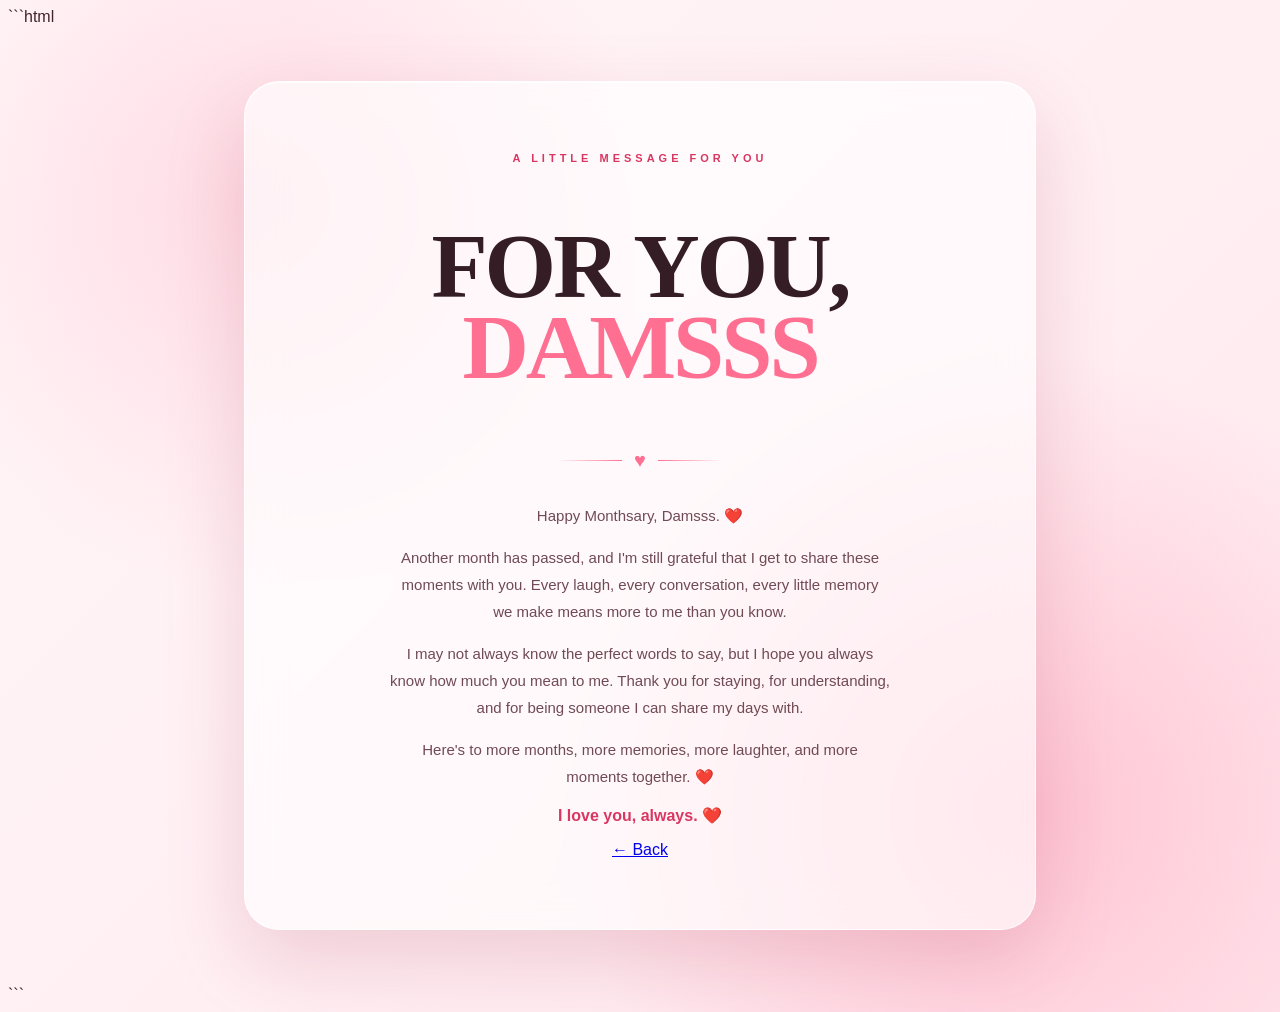
==== message.html @ 81670310 "Create message.html" ====
```html
<!DOCTYPE html>
<html lang="en">
<head>
    <meta charset="UTF-8">
    <meta name="viewport" content="width=device-width, initial-scale=1.0">

    <title>For Damsss ❤️</title>

    <link rel="stylesheet" href="style.css">
</head>

<body>

    <main class="hero">

        <div class="glass-card">

            <div class="small-label">
                A LITTLE MESSAGE FOR YOU
            </div>

            <h1>
                FOR YOU,<br>
                <span>DAMSSS</span>
            </h1>

            <div class="heart-divider">
                <span></span>
                ♥
                <span></span>
            </div>

            <p class="message">
                Happy Monthsary, Damsss. ❤️
            </p>

            <p class="message">
                Another month has passed, and I'm still grateful
                that I get to share these moments with you.
                Every laugh, every conversation, every little
                memory we make means more to me than you know.
            </p>

            <p class="message">
                I may not always know the perfect words to say,
                but I hope you always know how much you mean to me.
                Thank you for staying, for understanding, and for
                being someone I can share my days with.
            </p>

            <p class="message">
                Here's to more months, more memories, more laughter,
                and more moments together. ❤️
            </p>

            <p class="final-line">
                I love you, always. ❤️
            </p>

            <a href="index.html" class="back-button">
                ← Back
            </a>

        </div>

    </main>

</body>
</html>
```
---- style.css ----
```css
@import url('https://fonts.googleapis.com/css2?family=DM+Sans:wght@400;500;600&family=Playfair+Display:wght@500;600;700&display=swap');

* {
    margin: 0;
    padding: 0;
    box-sizing: border-box;
}

:root {
    --pink: #ff6f91;
    --light-pink: #ffd6df;
    --deep-pink: #d93662;
    --white: #ffffff;
    --text: #40232d;
}

body {
    min-height: 100vh;
    font-family: "DM Sans", sans-serif;
    color: var(--text);
    overflow-x: hidden;

    background:
        radial-gradient(circle at 20% 20%, #ffdce5 0%, transparent 30%),
        radial-gradient(circle at 80% 80%, #ffc5d4 0%, transparent 35%),
        linear-gradient(135deg, #fff7f9, #ffe8ee);
}

/* ------------------------------
   HERO
------------------------------ */

.hero {
    min-height: 100vh;
    display: flex;
    justify-content: center;
    align-items: center;

    padding: 30px 18px;

    position: relative;
    z-index: 2;
}

/* ------------------------------
   GLASS CARD
------------------------------ */

.glass-card {
    width: min(650px, 100%);

    padding: clamp(35px, 7vw, 70px);

    text-align: center;

    background: rgba(255, 255, 255, 0.62);

    border: 1px solid rgba(255, 255, 255, 0.8);

    border-radius: 35px;

    box-shadow:
        0 30px 80px rgba(165, 45, 79, 0.18),
        inset 0 1px 0 rgba(255, 255, 255, 0.8);

    backdrop-filter: blur(18px);
    -webkit-backdrop-filter: blur(18px);

    animation: cardAppear 1.2s ease forwards;
}

/* ------------------------------
   SMALL LABEL
------------------------------ */

.small-label {
    font-size: 11px;
    font-weight: 600;

    letter-spacing: 4px;

    color: var(--deep-pink);

    margin-bottom: 25px;

    animation: fadeUp 1s ease 0.2s both;
}

/* ------------------------------
   HEADLINE
------------------------------ */

h1 {
    font-family: "Playfair Display", serif;

    font-size: clamp(48px, 11vw, 92px);

    line-height: 0.88;

    letter-spacing: -3px;

    color: #351d26;

    animation: fadeUp 1s ease 0.35s both;
}

h1 span {
    color: var(--pink);
}

/* ------------------------------
   HEART DIVIDER
------------------------------ */

.heart-divider {
    display: flex;
    align-items: center;
    justify-content: center;

    gap: 12px;

    margin: 30px auto;

    color: var(--pink);

    font-size: 20px;
}

.heart-divider span {
    width: 65px;
    height: 1px;

    background: linear-gradient(
        90deg,
        transparent,
        var(--pink)
    );
}

.heart-divider span:last-child {
    background: linear-gradient(
        90deg,
        var(--pink),
        transparent
    );
}

/* ------------------------------
   MESSAGE
------------------------------ */

.message {
    max-width: 500px;

    margin: 0 auto 15px;

    font-size: 15px;

    line-height: 1.8;

    color: #704a56;

    animation: fadeUp 1s ease 0.5s both;
}

/* ------------------------------
   BUTTON
------------------------------ */

button {
    margin-top: 25px;

    border: none;

    padding: 15px 24px;

    border-radius: 100px;

    background: #351d26;

    color: white;

    font-family: inherit;

    font-size: 14px;

    font-weight: 600;

    cursor: pointer;

    display: inline-flex;

    align-items: center;

    gap: 10px;

    transition:
        transform 0.3s ease,
        box-shadow 0.3s ease,
        background 0.3s ease;
}

button:hover {
    transform: translateY(-4px);

    background: var(--deep-pink);

    box-shadow:
        0 12px 30px rgba(217, 54, 98, 0.25);
}

button:active {
    transform: scale(0.96);
}

.button-heart {
    color: #ff9bb3;
}

/* ------------------------------
   SECRET MESSAGE
------------------------------ */

.secret-message {
    max-height: 0;

    overflow: hidden;

    opacity: 0;

    transition:
        max-height 0.8s ease,
        opacity 0.6s ease,
        margin 0.8s ease;

    margin-top: 0;
}

.secret-message.show {
    max-height: 500px;

    opacity: 1;

    margin-top: 35px;

    padding-top: 30px;

    border-top: 1px solid rgba(217, 54, 98, 0.15);
}

.secret-message h2 {
    font-family: "Playfair Display", serif;

    font-size: 27px;

    margin-bottom: 15px;

    color: var(--deep-pink);
}

.secret-message p {
    font-size: 14px;

    line-height: 1.8;

    color: #704a56;

    margin-bottom: 12px;
}

.final-line {
    font-weight: 600;

    color: var(--deep-pink) !important;
}

/* ------------------------------
   FOOTER TEXT
------------------------------ */

.date {
    margin-top: 35px;

    font-size: 10px;

    letter-spacing: 4px;

    color: #a87987;
}

/* ------------------------------
   FLOATING HEARTS
------------------------------ */

.hearts {
    position: fixed;

    inset: 0;

    pointer-events: none;

    overflow: hidden;

    z-index: 1;
}

.heart {
    position: absolute;

    bottom: -40px;

    color: rgba(255, 111, 145, 0.35);

    font-size: 18px;

    animation: floatHeart linear forwards;
}

/* ------------------------------
   ANIMATIONS
------------------------------ */

@keyframes floatHeart {

    0% {
        transform:
            translateY(0)
            rotate(0deg)
            scale(0.8);

        opacity: 0;
    }

    10% {
        opacity: 1;
    }

    100% {
        transform:
            translateY(-110vh)
            rotate(360deg)
            scale(1.3);

        opacity: 0;
    }
}

@keyframes cardAppear {

    from {
        opacity: 0;
        transform: translateY(30px) scale(0.96);
    }

    to {
        opacity: 1;
        transform: translateY(0) scale(1);
    }
}

@keyframes fadeUp {

    from {
        opacity: 0;
        transform: translateY(15px);
    }

    to {
        opacity: 1;
        transform: translateY(0);
    }
}

/* ------------------------------
   TABLET
------------------------------ */

@media (max-width: 768px) {

    .glass-card {
        border-radius: 28px;
    }

    h1 {
        letter-spacing: -2px;
    }
}

/* ------------------------------
   MOBILE
------------------------------ */

@media (max-width: 480px) {

    .hero {
        padding: 18px;
    }

    .glass-card {
        padding: 38px 22px;
        border-radius: 25px;
    }

    .small-label {
        font-size: 9px;
        letter-spacing: 3px;
    }

    h1 {
        font-size: clamp(43px, 14vw, 65px);
    }

    .message {
        font-size: 13px;
    }

    .heart-divider {
        margin: 24px auto;
    }

    .heart-divider span {
        width: 40px;
    }

    button {
        padding: 14px 20px;
    }
}
```
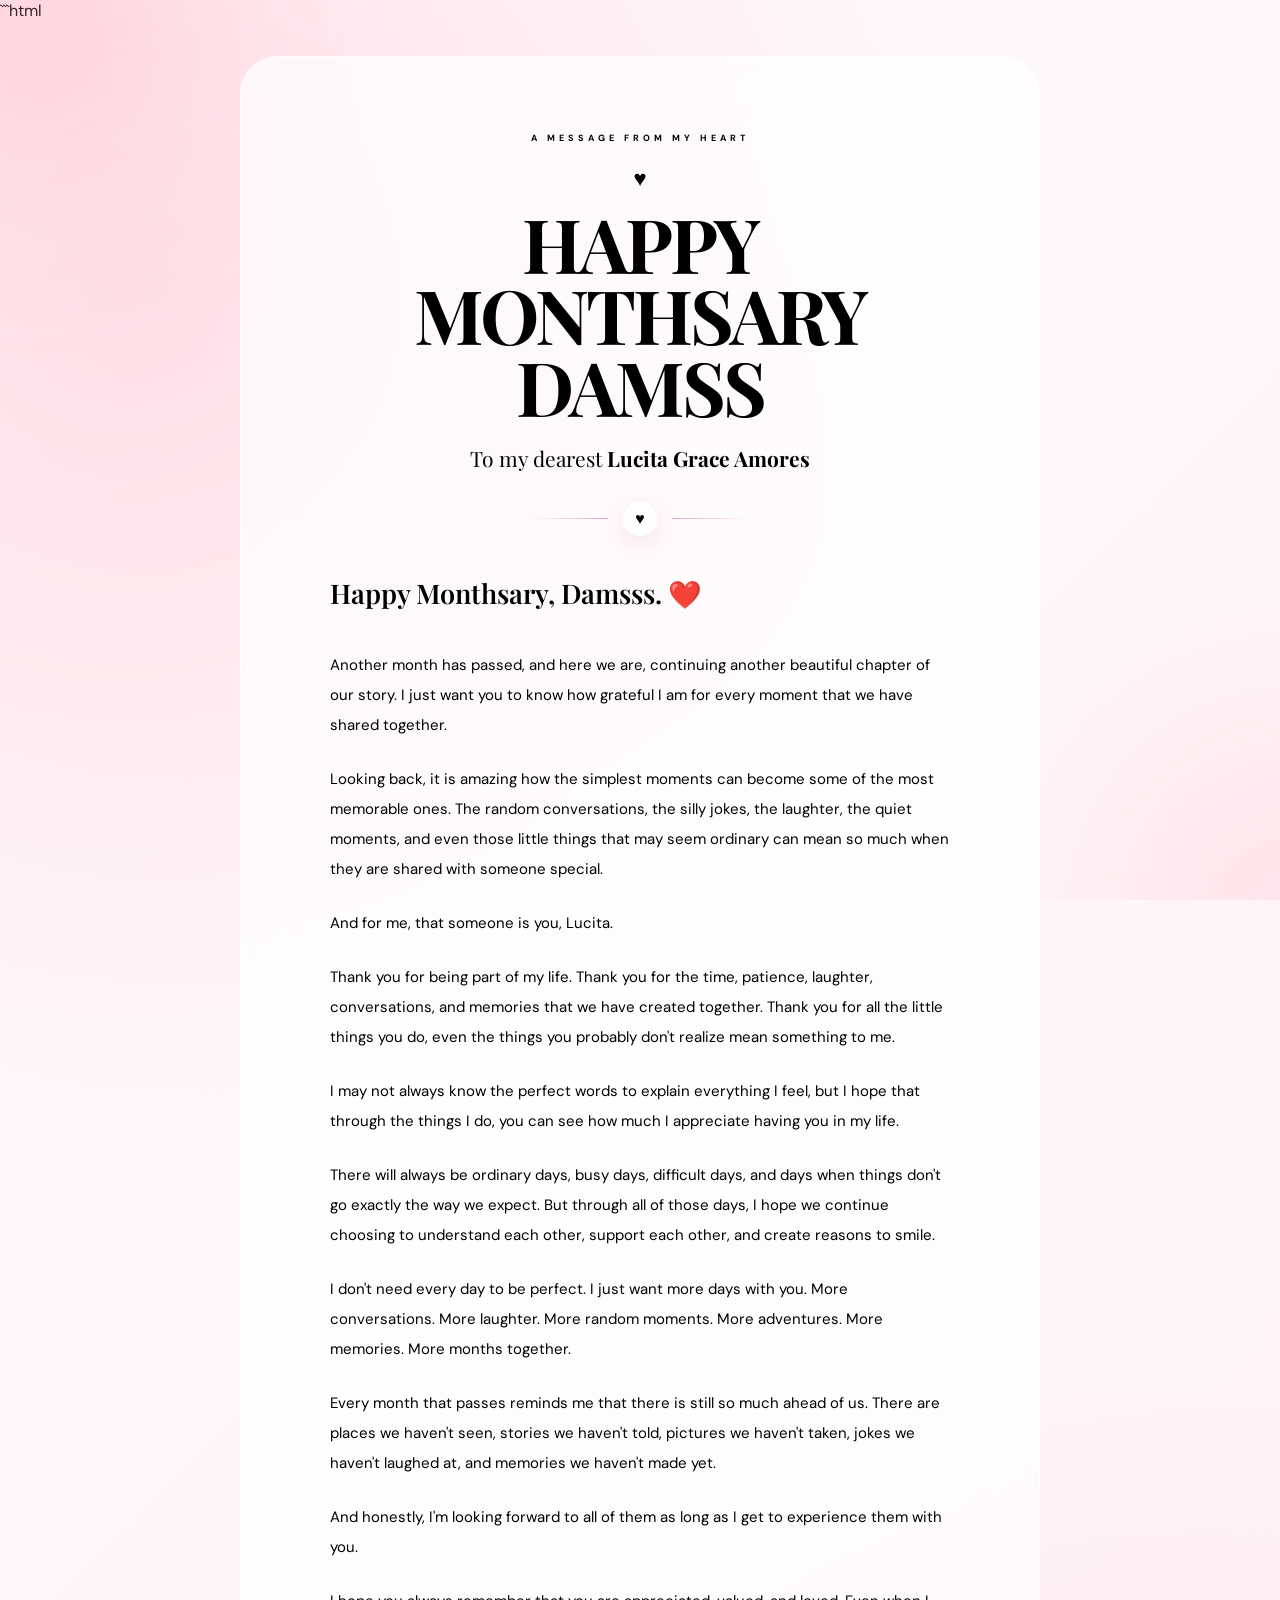
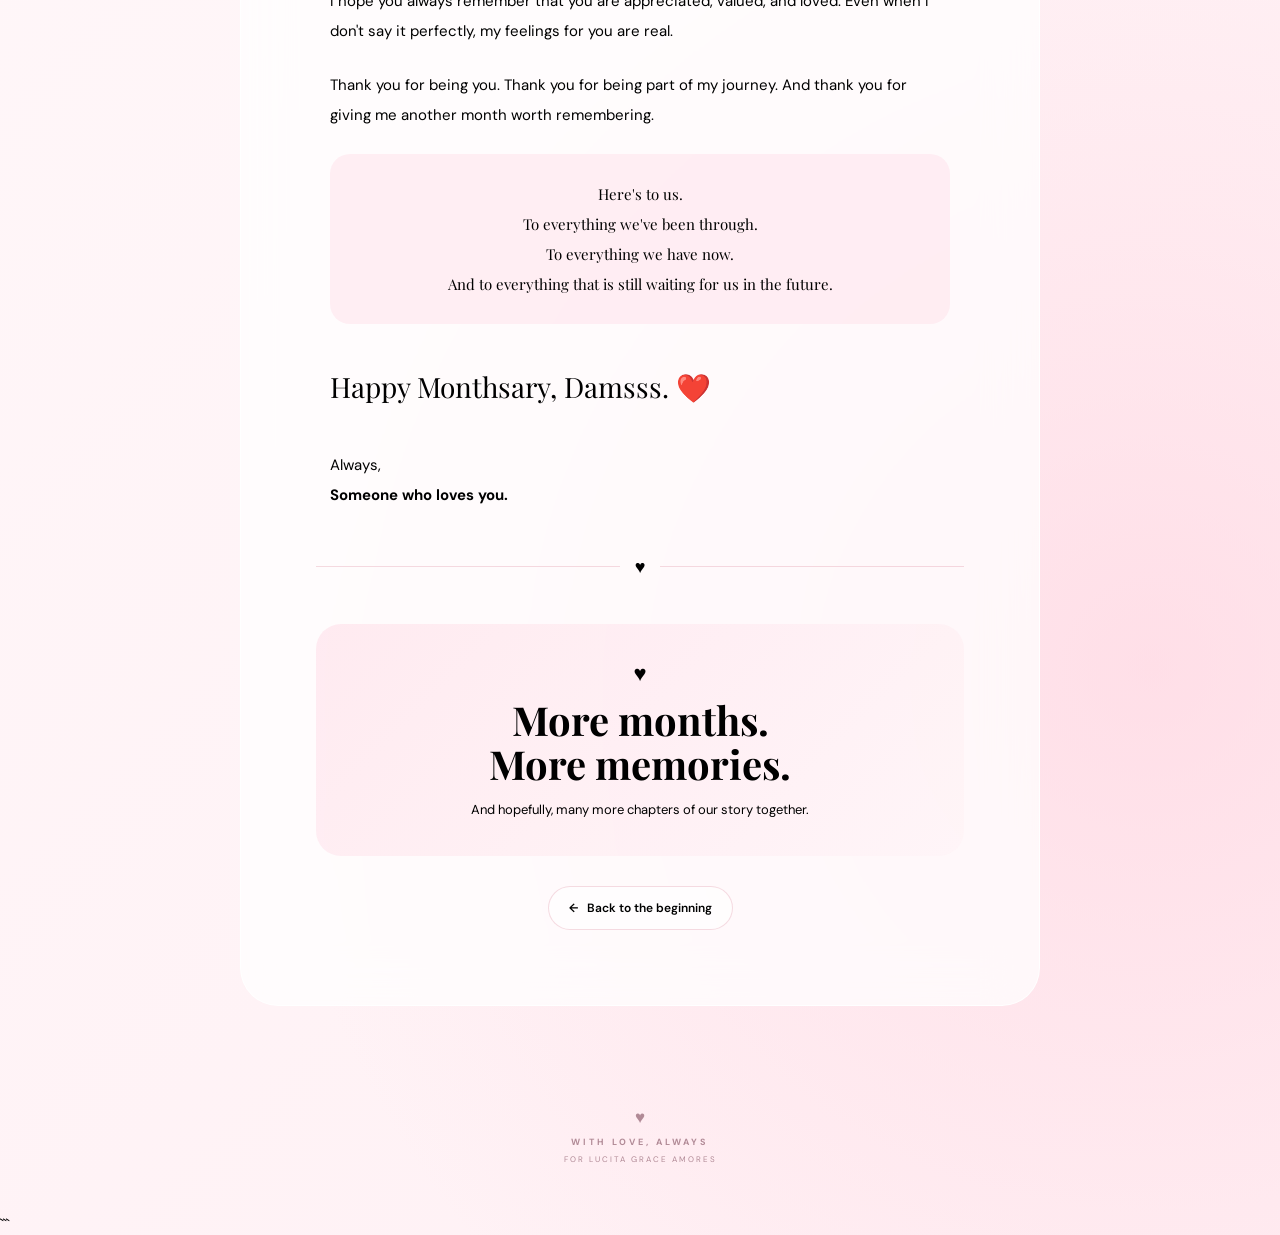
==== commit 48544623: "Update message.html" ====
--- a/message.html
+++ b/message.html
@@ -1,71 +1,375 @@
 ```html
 <!DOCTYPE html>
 <html lang="en">
+
 <head>
     <meta charset="UTF-8">
     <meta name="viewport" content="width=device-width, initial-scale=1.0">
 
-    <title>For Damsss ❤️</title>
-
+    <meta name="theme-color" content="#fff5f8">
+    <meta
+        name="description"
+        content="A heartfelt monthsary letter for Lucita Grace Amores."
+    >
+
+    <title>For Lucita Grace Amores ❤️</title>
+
+    <!-- Google Fonts -->
+    <link rel="preconnect" href="https://fonts.googleapis.com">
+    <link
+        rel="preconnect"
+        href="https://fonts.gstatic.com"
+        crossorigin
+    >
+
+    <link
+        href="https://fonts.googleapis.com/css2?family=DM+Sans:wght@400;500;600;700&family=Playfair+Display:wght@500;600;700&display=swap"
+        rel="stylesheet"
+    >
+
+    <!-- Main stylesheet -->
     <link rel="stylesheet" href="style.css">
 </head>
 
+
 <body>
 
-    <main class="hero">
-
-        <div class="glass-card">
-
-            <div class="small-label">
-                A LITTLE MESSAGE FOR YOU
+    <!-- Background glow effects -->
+    <div class="background-effects">
+
+        <div class="glow glow-1"></div>
+
+        <div class="glow glow-2"></div>
+
+        <div class="glow glow-3"></div>
+
+    </div>
+
+
+    <!-- Floating hearts -->
+    <div
+        class="hearts"
+        aria-hidden="true"
+    ></div>
+
+
+    <main class="site message-page">
+
+
+        <!-- =================================================
+             LOVE LETTER
+        ================================================== -->
+
+        <section class="letter-section">
+
+            <div class="letter-card">
+
+
+                <!-- Small heading -->
+
+                <div class="small-label">
+                    A MESSAGE FROM MY HEART
+                </div>
+
+
+                <!-- Heart -->
+
+                <div class="letter-heart">
+                    ♥
+                </div>
+
+
+                <!-- Main title -->
+
+                <h1 class="letter-title">
+
+                    HAPPY MONTHSARY
+
+                    <span>
+                        DAMSS
+                    </span>
+
+                </h1>
+
+
+                <!-- Recipient -->
+
+                <p class="letter-recipient">
+
+                    To my dearest
+                    <strong>
+                        Lucita Grace Amores
+                    </strong>
+
+                </p>
+
+
+                <!-- Decorative divider -->
+
+                <div class="ornament">
+
+                    <span></span>
+
+                    <b>♥</b>
+
+                    <span></span>
+
+                </div>
+
+
+                <!-- =================================================
+                     MESSAGE
+                ================================================== -->
+
+                <div class="letter-content">
+
+
+                    <p class="opening">
+                        Happy Monthsary, Damsss. ❤️
+                    </p>
+
+
+                    <p>
+                        Another month has passed, and here we are,
+                        continuing another beautiful chapter of our
+                        story. I just want you to know how grateful
+                        I am for every moment that we have shared
+                        together.
+                    </p>
+
+
+                    <p>
+                        Looking back, it is amazing how the simplest
+                        moments can become some of the most memorable
+                        ones. The random conversations, the silly
+                        jokes, the laughter, the quiet moments, and
+                        even those little things that may seem
+                        ordinary can mean so much when they are
+                        shared with someone special.
+                    </p>
+
+
+                    <p>
+                        And for me, that someone is you, Lucita.
+                    </p>
+
+
+                    <p>
+                        Thank you for being part of my life.
+                        Thank you for the time, patience, laughter,
+                        conversations, and memories that we have
+                        created together. Thank you for all the
+                        little things you do, even the things you
+                        probably don't realize mean something to me.
+                    </p>
+
+
+                    <p>
+                        I may not always know the perfect words
+                        to explain everything I feel, but I hope
+                        that through the things I do, you can see
+                        how much I appreciate having you in my life.
+                    </p>
+
+
+                    <p>
+                        There will always be ordinary days, busy
+                        days, difficult days, and days when things
+                        don't go exactly the way we expect. But
+                        through all of those days, I hope we continue
+                        choosing to understand each other, support
+                        each other, and create reasons to smile.
+                    </p>
+
+
+                    <p>
+                        I don't need every day to be perfect.
+                        I just want more days with you.
+                        More conversations.
+                        More laughter.
+                        More random moments.
+                        More adventures.
+                        More memories.
+                        More months together.
+                    </p>
+
+
+                    <p>
+                        Every month that passes reminds me that
+                        there is still so much ahead of us.
+                        There are places we haven't seen, stories
+                        we haven't told, pictures we haven't taken,
+                        jokes we haven't laughed at, and memories
+                        we haven't made yet.
+                    </p>
+
+
+                    <p>
+                        And honestly, I'm looking forward to all
+                        of them as long as I get to experience
+                        them with you.
+                    </p>
+
+
+                    <p>
+                        I hope you always remember that you are
+                        appreciated, valued, and loved. Even when
+                        I don't say it perfectly, my feelings for
+                        you are real.
+                    </p>
+
+
+                    <p>
+                        Thank you for being you.
+                        Thank you for being part of my journey.
+                        And thank you for giving me another month
+                        worth remembering.
+                    </p>
+
+
+                    <!-- Special highlighted message -->
+
+                    <p class="special-message">
+
+                        Here's to us.
+
+                        <br>
+
+                        To everything we've been through.
+
+                        <br>
+
+                        To everything we have now.
+
+                        <br>
+
+                        And to everything that is still waiting
+                        for us in the future.
+
+                    </p>
+
+
+                    <!-- Ending -->
+
+                    <p class="ending">
+
+                        Happy Monthsary, Damsss. ❤️
+
+                    </p>
+
+
+                    <!-- Signature -->
+
+                    <p class="signature">
+
+                        Always,
+
+                        <br>
+
+                        <strong>
+                            Someone who loves you.
+                        </strong>
+
+                    </p>
+
+                </div>
+
+
+                <!-- =================================================
+                     FINAL DECORATIVE DIVIDER
+                ================================================== -->
+
+                <div class="letter-divider">
+
+                    <span></span>
+
+                    <div>
+                        ♥
+                    </div>
+
+                    <span></span>
+
+                </div>
+
+
+                <!-- =================================================
+                     FINAL MESSAGE
+                ================================================== -->
+
+                <div class="final-note">
+
+                    <div class="final-note-heart">
+                        ♥
+                    </div>
+
+
+                    <h2>
+
+                        More months.
+
+                        <span>
+                            More memories.
+                        </span>
+
+                    </h2>
+
+
+                    <p>
+                        And hopefully, many more chapters
+                        of our story together.
+                    </p>
+
+                </div>
+
+
+                <!-- Back button -->
+
+                <a
+                    href="index.html"
+                    class="back-button"
+                >
+
+                    <span>
+                        ←
+                    </span>
+
+                    Back to the beginning
+
+                </a>
+
             </div>
 
-            <h1>
-                FOR YOU,<br>
-                <span>DAMSSS</span>
-            </h1>
-
-            <div class="heart-divider">
-                <span></span>
+        </section>
+
+
+        <!-- =================================================
+             FOOTER
+        ================================================== -->
+
+        <footer class="footer">
+
+            <div class="footer-heart">
                 ♥
-                <span></span>
             </div>
 
-            <p class="message">
-                Happy Monthsary, Damsss. ❤️
+            <p>
+                WITH LOVE, ALWAYS
             </p>
 
-            <p class="message">
-                Another month has passed, and I'm still grateful
-                that I get to share these moments with you.
-                Every laugh, every conversation, every little
-                memory we make means more to me than you know.
-            </p>
-
-            <p class="message">
-                I may not always know the perfect words to say,
-                but I hope you always know how much you mean to me.
-                Thank you for staying, for understanding, and for
-                being someone I can share my days with.
-            </p>
-
-            <p class="message">
-                Here's to more months, more memories, more laughter,
-                and more moments together. ❤️
-            </p>
-
-            <p class="final-line">
-                I love you, always. ❤️
-            </p>
-
-            <a href="index.html" class="back-button">
-                ← Back
-            </a>
-
-        </div>
+            <span>
+                FOR LUCITA GRACE AMORES
+            </span>
+
+        </footer>
+
 
     </main>
 
+
+    <!-- JavaScript -->
+    <script src="script.js"></script>
+
 </body>
+
 </html>
 ```
--- a/style.css
+++ b/style.css
@@ -1,5 +1,33 @@
 ```css
-@import url('https://fonts.googleapis.com/css2?family=DM+Sans:wght@400;500;600&family=Playfair+Display:wght@500;600;700&display=swap');
+/* =========================================================
+   HAPPY MONTHSARY DAMSS
+   Professional Romantic Website
+========================================================= */
+
+:root {
+    --bg: #fff7f9;
+    --bg-soft: #fff0f4;
+
+    --dark: #2f1b24;
+    --text: #60434d;
+    --muted: #9a7883;
+
+    --pink: #ef5b7a;
+    --pink-dark: #c83d60;
+    --pink-light: #ffc3d0;
+
+    --white: #ffffff;
+
+    --shadow:
+        0 30px 80px rgba(145, 48, 77, 0.14);
+
+    --radius: 30px;
+}
+
+
+/* =========================================================
+   RESET
+========================================================= */
 
 * {
     margin: 0;
@@ -7,424 +35,1475 @@
     box-sizing: border-box;
 }
 
-:root {
-    --pink: #ff6f91;
-    --light-pink: #ffd6df;
-    --deep-pink: #d93662;
-    --white: #ffffff;
-    --text: #40232d;
+html {
+    scroll-behavior: smooth;
 }
 
 body {
     min-height: 100vh;
-    font-family: "DM Sans", sans-serif;
+
+    font-family:
+        "DM Sans",
+        Arial,
+        sans-serif;
+
     color: var(--text);
+
+    background:
+        radial-gradient(
+            circle at 10% 10%,
+            rgba(255, 190, 207, 0.45),
+            transparent 30%
+        ),
+
+        radial-gradient(
+            circle at 90% 80%,
+            rgba(255, 204, 218, 0.5),
+            transparent 35%
+        ),
+
+        linear-gradient(
+            135deg,
+            #fffafb 0%,
+            #fff0f4 100%
+        );
+
     overflow-x: hidden;
-
-    background:
-        radial-gradient(circle at 20% 20%, #ffdce5 0%, transparent 30%),
-        radial-gradient(circle at 80% 80%, #ffc5d4 0%, transparent 35%),
-        linear-gradient(135deg, #fff7f9, #ffe8ee);
-}
-
-/* ------------------------------
+}
+
+a {
+    -webkit-tap-highlight-color: transparent;
+}
+
+
+/* =========================================================
+   BACKGROUND
+========================================================= */
+
+.background-effects {
+    position: fixed;
+    inset: 0;
+
+    pointer-events: none;
+
+    overflow: hidden;
+
+    z-index: 0;
+}
+
+.glow {
+    position: absolute;
+
+    width: 350px;
+    height: 350px;
+
+    border-radius: 50%;
+
+    filter: blur(100px);
+
+    opacity: 0.28;
+}
+
+.glow-1 {
+    top: -180px;
+    left: -150px;
+
+    background: #ff9eb7;
+}
+
+.glow-2 {
+    right: -180px;
+    bottom: -180px;
+
+    background: #ffb3c7;
+}
+
+.glow-3 {
+    top: 45%;
+    left: 45%;
+
+    width: 220px;
+    height: 220px;
+
+    background: #ffd2de;
+
+    opacity: 0.18;
+}
+
+
+/* =========================================================
+   FLOATING HEARTS
+========================================================= */
+
+.hearts {
+    position: fixed;
+    inset: 0;
+
+    width: 100%;
+    height: 100%;
+
+    overflow: hidden;
+
+    pointer-events: none;
+
+    z-index: 20;
+}
+
+.floating-heart {
+    position: absolute;
+
+    bottom: -60px;
+
+    display: block;
+
+    color: rgba(239, 91, 122, 0.68);
+
+    text-shadow:
+        0 0 8px rgba(239, 91, 122, 0.25),
+        0 0 20px rgba(239, 91, 122, 0.12);
+
+    user-select: none;
+
+    pointer-events: none;
+
+    will-change:
+        transform,
+        opacity;
+
+    animation:
+        floatHeart
+        linear
+        forwards;
+}
+
+@keyframes floatHeart {
+
+    0% {
+        transform:
+            translate3d(0, 0, 0)
+            rotate(0deg)
+            scale(0.5);
+
+        opacity: 0;
+    }
+
+    10% {
+        opacity: 0.75;
+    }
+
+    40% {
+        transform:
+            translate3d(var(--move), -40vh, 0)
+            rotate(100deg)
+            scale(1);
+    }
+
+    70% {
+        transform:
+            translate3d(
+                calc(var(--move) * -0.7),
+                -75vh,
+                0
+            )
+            rotate(220deg)
+            scale(1.1);
+    }
+
+    100% {
+        transform:
+            translate3d(
+                var(--move),
+                -120vh,
+                0
+            )
+            rotate(360deg)
+            scale(1.25);
+
+        opacity: 0;
+    }
+}
+
+
+/* =========================================================
+   MAIN LAYOUT
+========================================================= */
+
+.site {
+    position: relative;
+
+    z-index: 2;
+
+    width: 100%;
+    min-height: 100vh;
+}
+
+
+/* =========================================================
    HERO
------------------------------- */
-
-.hero {
+========================================================= */
+
+.hero-section {
     min-height: 100vh;
+
+    padding:
+        30px
+        20px
+        70px;
+
     display: flex;
+
     justify-content: center;
     align-items: center;
-
-    padding: 30px 18px;
-
-    position: relative;
-    z-index: 2;
-}
-
-/* ------------------------------
-   GLASS CARD
------------------------------- */
-
-.glass-card {
-    width: min(650px, 100%);
-
-    padding: clamp(35px, 7vw, 70px);
+}
+
+.hero-card {
+    width: min(760px, 100%);
+
+    padding:
+        clamp(45px, 8vw, 85px)
+        clamp(25px, 8vw, 80px);
 
     text-align: center;
 
-    background: rgba(255, 255, 255, 0.62);
-
-    border: 1px solid rgba(255, 255, 255, 0.8);
-
-    border-radius: 35px;
+    background:
+        rgba(255, 255, 255, 0.72);
+
+    border:
+        1px solid
+        rgba(255, 255, 255, 0.9);
+
+    border-radius: 38px;
+
+    box-shadow: var(--shadow);
+
+    backdrop-filter: blur(25px);
+    -webkit-backdrop-filter: blur(25px);
+
+    animation:
+        cardEnter
+        1s
+        ease
+        both;
+}
+
+@keyframes cardEnter {
+
+    from {
+        opacity: 0;
+
+        transform:
+            translateY(35px)
+            scale(0.97);
+    }
+
+    to {
+        opacity: 1;
+
+        transform:
+            translateY(0)
+            scale(1);
+    }
+}
+
+
+/* =========================================================
+   TYPOGRAPHY
+========================================================= */
+
+.small-label {
+    margin-bottom: 20px;
+
+    font-size: 9px;
+    font-weight: 700;
+
+    letter-spacing: 4px;
+
+    color: var(--pink-dark);
+}
+
+.mini-heart {
+    margin-bottom: 15px;
+
+    color: var(--pink);
+
+    font-size: 20px;
+
+    animation:
+        heartPulse
+        2s
+        ease-in-out
+        infinite;
+}
+
+@keyframes heartPulse {
+
+    0%,
+    100% {
+        transform: scale(1);
+    }
+
+    50% {
+        transform: scale(1.25);
+    }
+}
+
+.main-title {
+    font-family:
+        "Playfair Display",
+        Georgia,
+        serif;
+
+    font-size:
+        clamp(48px, 11vw, 100px);
+
+    line-height: 0.9;
+
+    letter-spacing: -5px;
+
+    color: var(--dark);
+}
+
+.main-title span {
+    display: block;
+
+    color: var(--pink);
+}
+
+.recipient {
+    margin-top: 25px;
+
+    font-family:
+        "Playfair Display",
+        Georgia,
+        serif;
+
+    font-size:
+        clamp(17px, 3vw, 22px);
+
+    color: var(--text);
+}
+
+.recipient strong {
+    color: var(--pink-dark);
+}
+
+
+/* =========================================================
+   ORNAMENT
+========================================================= */
+
+.ornament {
+    margin: 30px auto;
+
+    display: flex;
+
+    justify-content: center;
+    align-items: center;
+
+    gap: 15px;
+}
+
+.ornament span {
+    width: 75px;
+    height: 1px;
+
+    background:
+        linear-gradient(
+            to right,
+            transparent,
+            rgba(200, 61, 96, 0.45)
+        );
+}
+
+.ornament span:last-child {
+    background:
+        linear-gradient(
+            to right,
+            rgba(200, 61, 96, 0.45),
+            transparent
+        );
+}
+
+.ornament b {
+    width: 34px;
+    height: 34px;
+
+    display: flex;
+
+    justify-content: center;
+    align-items: center;
+
+    border-radius: 50%;
+
+    color: var(--pink);
+
+    background: rgba(255, 255, 255, 0.85);
 
     box-shadow:
-        0 30px 80px rgba(165, 45, 79, 0.18),
-        inset 0 1px 0 rgba(255, 255, 255, 0.8);
-
-    backdrop-filter: blur(18px);
-    -webkit-backdrop-filter: blur(18px);
-
-    animation: cardAppear 1.2s ease forwards;
-}
-
-/* ------------------------------
-   SMALL LABEL
------------------------------- */
-
-.small-label {
-    font-size: 11px;
-    font-weight: 600;
-
-    letter-spacing: 4px;
-
-    color: var(--deep-pink);
-
-    margin-bottom: 25px;
-
-    animation: fadeUp 1s ease 0.2s both;
-}
-
-/* ------------------------------
-   HEADLINE
------------------------------- */
-
-h1 {
-    font-family: "Playfair Display", serif;
-
-    font-size: clamp(48px, 11vw, 92px);
-
-    line-height: 0.88;
-
-    letter-spacing: -3px;
-
-    color: #351d26;
-
-    animation: fadeUp 1s ease 0.35s both;
-}
-
-h1 span {
-    color: var(--pink);
-}
-
-/* ------------------------------
-   HEART DIVIDER
------------------------------- */
-
-.heart-divider {
+        0 8px 25px
+        rgba(200, 61, 96, 0.12);
+
+    animation:
+        heartPulse
+        2s
+        ease-in-out
+        infinite;
+}
+
+
+/* =========================================================
+   HERO TEXT
+========================================================= */
+
+.hero-description {
+    max-width: 540px;
+
+    margin: 0 auto;
+
+    font-size: 15px;
+
+    line-height: 1.9;
+
+    color: var(--muted);
+}
+
+
+/* =========================================================
+   BUTTONS
+========================================================= */
+
+.hero-actions {
+    margin-top: 35px;
+
     display: flex;
+
+    justify-content: center;
     align-items: center;
-    justify-content: center;
 
     gap: 12px;
 
-    margin: 30px auto;
-
-    color: var(--pink);
-
-    font-size: 20px;
-}
-
-.heart-divider span {
-    width: 65px;
-    height: 1px;
-
-    background: linear-gradient(
-        90deg,
-        transparent,
-        var(--pink)
-    );
-}
-
-.heart-divider span:last-child {
-    background: linear-gradient(
-        90deg,
-        var(--pink),
-        transparent
-    );
-}
-
-/* ------------------------------
-   MESSAGE
------------------------------- */
-
-.message {
-    max-width: 500px;
-
-    margin: 0 auto 15px;
-
-    font-size: 15px;
-
-    line-height: 1.8;
-
-    color: #704a56;
-
-    animation: fadeUp 1s ease 0.5s both;
-}
-
-/* ------------------------------
-   BUTTON
------------------------------- */
-
-button {
-    margin-top: 25px;
-
-    border: none;
-
-    padding: 15px 24px;
-
-    border-radius: 100px;
-
-    background: #351d26;
-
-    color: white;
-
-    font-family: inherit;
-
-    font-size: 14px;
-
-    font-weight: 600;
-
-    cursor: pointer;
-
-    display: inline-flex;
-
-    align-items: center;
-
-    gap: 10px;
+    flex-wrap: wrap;
+}
+
+.primary-button,
+.secondary-button,
+.back-button {
+    text-decoration: none;
 
     transition:
         transform 0.3s ease,
         box-shadow 0.3s ease,
-        background 0.3s ease;
-}
-
-button:hover {
+        background 0.3s ease,
+        color 0.3s ease;
+}
+
+.primary-button {
+    min-height: 52px;
+
+    display: inline-flex;
+
+    justify-content: center;
+    align-items: center;
+
+    gap: 12px;
+
+    padding:
+        15px
+        25px;
+
+    border-radius: 100px;
+
+    color: white;
+
+    background:
+        linear-gradient(
+            135deg,
+            #362028,
+            #5b303d
+        );
+
+    font-size: 13px;
+    font-weight: 700;
+
+    box-shadow:
+        0 12px 30px
+        rgba(50, 29, 38, 0.17);
+}
+
+.primary-button i {
+    color: #ff9db3;
+
+    font-style: normal;
+
+    font-size: 16px;
+}
+
+.primary-button:hover {
     transform: translateY(-4px);
 
-    background: var(--deep-pink);
+    background:
+        linear-gradient(
+            135deg,
+            var(--pink-dark),
+            var(--pink)
+        );
 
     box-shadow:
-        0 12px 30px rgba(217, 54, 98, 0.25);
-}
-
-button:active {
+        0 18px 40px
+        rgba(207, 63, 98, 0.27);
+}
+
+.secondary-button {
+    min-height: 52px;
+
+    display: inline-flex;
+
+    align-items: center;
+    justify-content: center;
+
+    padding:
+        15px
+        25px;
+
+    border:
+        1px solid
+        rgba(200, 61, 96, 0.18);
+
+    border-radius: 100px;
+
+    color: var(--pink-dark);
+
+    background:
+        rgba(255, 255, 255, 0.6);
+
+    font-size: 13px;
+    font-weight: 600;
+}
+
+.secondary-button:hover {
+    transform: translateY(-4px);
+
+    background: white;
+
+    box-shadow:
+        0 12px 30px
+        rgba(200, 61, 96, 0.12);
+}
+
+.primary-button:active,
+.secondary-button:active,
+.back-button:active {
     transform: scale(0.96);
 }
 
-.button-heart {
-    color: #ff9bb3;
-}
-
-/* ------------------------------
-   SECRET MESSAGE
------------------------------- */
-
-.secret-message {
-    max-height: 0;
-
-    overflow: hidden;
-
-    opacity: 0;
+
+/* =========================================================
+   SCROLL INDICATOR
+========================================================= */
+
+.scroll-indicator {
+    margin-top: 50px;
+
+    display: flex;
+
+    justify-content: center;
+    align-items: center;
+
+    gap: 10px;
+}
+
+.scroll-indicator span {
+    width: 25px;
+    height: 1px;
+
+    background:
+        rgba(180, 139, 150, 0.35);
+}
+
+.scroll-indicator small {
+    font-size: 8px;
+
+    letter-spacing: 2px;
+
+    color: #b28a96;
+}
+
+
+/* =========================================================
+   INTRO SECTION
+========================================================= */
+
+.intro-section {
+    width: min(1050px, 100%);
+
+    margin: 0 auto;
+
+    padding:
+        90px
+        20px;
+}
+
+.section-heading {
+    max-width: 700px;
+
+    margin: 0 auto 50px;
+
+    text-align: center;
+}
+
+.section-label {
+    display: block;
+
+    margin-bottom: 18px;
+
+    font-size: 9px;
+    font-weight: 700;
+
+    letter-spacing: 3px;
+
+    color: var(--pink-dark);
+}
+
+.section-heading h2 {
+    margin-bottom: 20px;
+
+    font-family:
+        "Playfair Display",
+        Georgia,
+        serif;
+
+    font-size:
+        clamp(35px, 6vw, 55px);
+
+    line-height: 1.05;
+
+    color: var(--dark);
+}
+
+.section-heading h2 span {
+    display: block;
+
+    color: var(--pink);
+}
+
+.section-heading p {
+    font-size: 15px;
+
+    line-height: 1.9;
+
+    color: var(--muted);
+}
+
+
+/* =========================================================
+   MEMORY CARDS
+========================================================= */
+
+.memory-grid {
+    display: grid;
+
+    grid-template-columns:
+        repeat(3, 1fr);
+
+    gap: 20px;
+}
+
+.memory-card {
+    padding: 35px 25px;
+
+    text-align: center;
+
+    border:
+        1px solid
+        rgba(255, 255, 255, 0.9);
+
+    border-radius: 25px;
+
+    background:
+        rgba(255, 255, 255, 0.62);
+
+    box-shadow:
+        0 20px 50px
+        rgba(145, 48, 77, 0.08);
+
+    backdrop-filter: blur(18px);
 
     transition:
-        max-height 0.8s ease,
-        opacity 0.6s ease,
-        margin 0.8s ease;
-
-    margin-top: 0;
-}
-
-.secret-message.show {
-    max-height: 500px;
-
-    opacity: 1;
-
+        transform 0.35s ease,
+        box-shadow 0.35s ease;
+}
+
+.memory-card:hover {
+    transform: translateY(-8px);
+
+    box-shadow:
+        0 30px 60px
+        rgba(145, 48, 77, 0.13);
+}
+
+.memory-icon {
+    width: 48px;
+    height: 48px;
+
+    margin: 0 auto 18px;
+
+    display: flex;
+
+    justify-content: center;
+    align-items: center;
+
+    border-radius: 50%;
+
+    color: var(--pink);
+
+    background: #fff0f4;
+
+    font-size: 20px;
+}
+
+.memory-card h3 {
+    margin-bottom: 10px;
+
+    font-family:
+        "Playfair Display",
+        Georgia,
+        serif;
+
+    font-size: 22px;
+
+    color: var(--dark);
+}
+
+.memory-card p {
+    font-size: 13px;
+
+    line-height: 1.8;
+
+    color: var(--muted);
+}
+
+
+/* =========================================================
+   QUOTE
+========================================================= */
+
+.quote-section {
+    padding:
+        60px
+        20px
+        100px;
+}
+
+.quote-card {
+    width: min(760px, 100%);
+
+    margin: auto;
+
+    padding:
+        55px
+        30px;
+
+    text-align: center;
+
+    border-radius: 32px;
+
+    background:
+        linear-gradient(
+            135deg,
+            rgba(255, 224, 233, 0.85),
+            rgba(255, 241, 245, 0.8)
+        );
+
+    border:
+        1px solid
+        rgba(255, 255, 255, 0.9);
+
+    box-shadow:
+        0 25px 70px
+        rgba(145, 48, 77, 0.1);
+}
+
+.quote-symbol {
+    margin-bottom: 5px;
+
+    font-family:
+        "Playfair Display",
+        Georgia,
+        serif;
+
+    font-size: 65px;
+
+    line-height: 0.7;
+
+    color: var(--pink);
+}
+
+.quote-card p {
+    max-width: 600px;
+
+    margin: auto;
+
+    font-family:
+        "Playfair Display",
+        Georgia,
+        serif;
+
+    font-size:
+        clamp(20px, 4vw, 28px);
+
+    line-height: 1.5;
+
+    color: var(--dark);
+}
+
+.quote-line {
+    width: 50px;
+    height: 2px;
+
+    margin: 25px auto;
+
+    background: var(--pink);
+}
+
+.quote-card small {
+    font-size: 8px;
+
+    letter-spacing: 3px;
+
+    color: var(--pink-dark);
+}
+
+
+/* =========================================================
+   FINAL SECTION
+========================================================= */
+
+.final-section {
+    padding:
+        20px
+        20px
+        100px;
+}
+
+.final-card {
+    width: min(650px, 100%);
+
+    margin: auto;
+
+    padding:
+        55px
+        30px;
+
+    text-align: center;
+
+    border-radius: 32px;
+
+    background:
+        rgba(255, 255, 255, 0.72);
+
+    border:
+        1px solid
+        rgba(255, 255, 255, 0.9);
+
+    box-shadow: var(--shadow);
+}
+
+.final-heart {
+    margin-bottom: 15px;
+
+    color: var(--pink);
+
+    font-size: 28px;
+
+    animation:
+        heartPulse
+        2s
+        infinite;
+}
+
+.final-card h2 {
+    margin-bottom: 15px;
+
+    font-family:
+        "Playfair Display",
+        Georgia,
+        serif;
+
+    font-size:
+        clamp(32px, 7vw, 50px);
+
+    line-height: 1.1;
+
+    color: var(--dark);
+}
+
+.final-card h2 span {
+    display: block;
+
+    color: var(--pink);
+}
+
+.final-card p {
+    margin-bottom: 25px;
+
+    color: var(--muted);
+
+    font-size: 14px;
+}
+
+
+/* =========================================================
+   FOOTER
+========================================================= */
+
+.footer {
+    padding:
+        30px
+        20px
+        50px;
+
+    text-align: center;
+
+    color: #b18a96;
+}
+
+.footer-heart {
+    margin-bottom: 8px;
+
+    color: var(--pink);
+
+    font-size: 17px;
+}
+
+.footer p {
+    margin-bottom: 6px;
+
+    font-size: 9px;
+
+    font-weight: 700;
+
+    letter-spacing: 3px;
+}
+
+.footer span {
+    font-size: 8px;
+
+    letter-spacing: 2px;
+}
+
+
+/* =========================================================
+   MESSAGE PAGE
+========================================================= */
+
+.message-page {
+    min-height: 100vh;
+}
+
+.letter-section {
+    padding:
+        35px
+        18px
+        70px;
+}
+
+.letter-card {
+    width: min(800px, 100%);
+
+    margin: auto;
+
+    padding:
+        clamp(40px, 7vw, 75px)
+        clamp(24px, 7vw, 75px);
+
+    text-align: center;
+
+    border:
+        1px solid
+        rgba(255, 255, 255, 0.9);
+
+    border-radius: 38px;
+
+    background:
+        rgba(255, 255, 255, 0.73);
+
+    box-shadow: var(--shadow);
+
+    backdrop-filter: blur(25px);
+    -webkit-backdrop-filter: blur(25px);
+
+    animation:
+        cardEnter
+        0.9s
+        ease
+        both;
+}
+
+.letter-heart {
+    margin-bottom: 15px;
+
+    color: var(--pink);
+
+    font-size: 22px;
+}
+
+.letter-title {
+    font-family:
+        "Playfair Display",
+        Georgia,
+        serif;
+
+    font-size:
+        clamp(40px, 8vw, 75px);
+
+    line-height: 0.95;
+
+    letter-spacing: -3px;
+
+    color: var(--dark);
+}
+
+.letter-title span {
+    display: block;
+
+    color: var(--pink);
+}
+
+.letter-recipient {
+    margin-top: 22px;
+
+    font-family:
+        "Playfair Display",
+        Georgia,
+        serif;
+
+    font-size:
+        clamp(16px, 3vw, 21px);
+
+    color: var(--text);
+}
+
+.letter-recipient strong {
+    color: var(--pink-dark);
+}
+
+
+/* =========================================================
+   LETTER CONTENT
+========================================================= */
+
+.letter-content {
+    max-width: 620px;
+
+    margin: 0 auto;
+
+    text-align: left;
+}
+
+.letter-content p {
+    margin-bottom: 24px;
+
+    font-size: 15px;
+
+    line-height: 2;
+
+    color: var(--text);
+}
+
+.letter-content .opening {
+    margin-bottom: 30px;
+
+    font-family:
+        "Playfair Display",
+        Georgia,
+        serif;
+
+    font-size: 27px;
+
+    font-weight: 600;
+
+    color: var(--pink-dark);
+}
+
+.special-message {
+    padding:
+        25px;
+
+    text-align: center;
+
+    border-radius: 20px;
+
+    background:
+        rgba(255, 226, 235, 0.55);
+
+    font-family:
+        "Playfair Display",
+        Georgia,
+        serif;
+
+    color: var(--pink-dark) !important;
+}
+
+.letter-content .ending {
     margin-top: 35px;
 
-    padding-top: 30px;
-
-    border-top: 1px solid rgba(217, 54, 98, 0.15);
-}
-
-.secret-message h2 {
-    font-family: "Playfair Display", serif;
-
-    font-size: 27px;
-
-    margin-bottom: 15px;
-
-    color: var(--deep-pink);
-}
-
-.secret-message p {
-    font-size: 14px;
+    font-family:
+        "Playfair Display",
+        Georgia,
+        serif;
+
+    font-size: 28px;
+
+    color: var(--pink-dark);
+}
+
+.signature {
+    margin-top: 35px;
+
+    color: var(--muted) !important;
+}
+
+.signature strong {
+    color: var(--dark);
+}
+
+
+/* =========================================================
+   LETTER DIVIDER
+========================================================= */
+
+.letter-divider {
+    margin:
+        45px
+        auto;
+
+    display: flex;
+
+    align-items: center;
+
+    gap: 15px;
+}
+
+.letter-divider span {
+    flex: 1;
+
+    height: 1px;
+
+    background:
+        rgba(200, 61, 96, 0.18);
+}
+
+.letter-divider div {
+    color: var(--pink);
+
+    font-size: 18px;
+}
+
+
+/* =========================================================
+   FINAL NOTE
+========================================================= */
+
+.final-note {
+    padding:
+        35px
+        20px;
+
+    border-radius: 25px;
+
+    background:
+        linear-gradient(
+            135deg,
+            rgba(255, 225, 234, 0.65),
+            rgba(255, 243, 246, 0.65)
+        );
+}
+
+.final-note-heart {
+    margin-bottom: 10px;
+
+    color: var(--pink);
+
+    font-size: 22px;
+}
+
+.final-note h2 {
+    margin-bottom: 12px;
+
+    font-family:
+        "Playfair Display",
+        Georgia,
+        serif;
+
+    font-size:
+        clamp(27px, 6vw, 40px);
+
+    line-height: 1.1;
+
+    color: var(--dark);
+}
+
+.final-note h2 span {
+    display: block;
+
+    color: var(--pink);
+}
+
+.final-note p {
+    font-size: 13px;
 
     line-height: 1.8;
 
-    color: #704a56;
-
-    margin-bottom: 12px;
-}
-
-.final-line {
+    color: var(--muted);
+}
+
+
+/* =========================================================
+   BACK BUTTON
+========================================================= */
+
+.back-button {
+    width: fit-content;
+
+    margin:
+        30px
+        auto
+        0;
+
+    padding:
+        13px
+        20px;
+
+    display: flex;
+
+    align-items: center;
+
+    gap: 9px;
+
+    border:
+        1px solid
+        rgba(200, 61, 96, 0.18);
+
+    border-radius: 100px;
+
+    color: var(--pink-dark);
+
+    background:
+        rgba(255, 255, 255, 0.55);
+
+    font-size: 12px;
+
     font-weight: 600;
-
-    color: var(--deep-pink) !important;
-}
-
-/* ------------------------------
-   FOOTER TEXT
------------------------------- */
-
-.date {
-    margin-top: 35px;
-
-    font-size: 10px;
-
-    letter-spacing: 4px;
-
-    color: #a87987;
-}
-
-/* ------------------------------
-   FLOATING HEARTS
------------------------------- */
-
-.hearts {
-    position: fixed;
-
-    inset: 0;
-
-    pointer-events: none;
-
-    overflow: hidden;
-
-    z-index: 1;
-}
-
-.heart {
-    position: absolute;
-
-    bottom: -40px;
-
-    color: rgba(255, 111, 145, 0.35);
-
-    font-size: 18px;
-
-    animation: floatHeart linear forwards;
-}
-
-/* ------------------------------
-   ANIMATIONS
------------------------------- */
-
-@keyframes floatHeart {
-
-    0% {
-        transform:
-            translateY(0)
-            rotate(0deg)
-            scale(0.8);
-
-        opacity: 0;
-    }
-
-    10% {
-        opacity: 1;
-    }
-
-    100% {
-        transform:
-            translateY(-110vh)
-            rotate(360deg)
-            scale(1.3);
-
-        opacity: 0;
-    }
-}
-
-@keyframes cardAppear {
-
-    from {
-        opacity: 0;
-        transform: translateY(30px) scale(0.96);
-    }
-
-    to {
-        opacity: 1;
-        transform: translateY(0) scale(1);
-    }
-}
-
-@keyframes fadeUp {
-
-    from {
-        opacity: 0;
-        transform: translateY(15px);
-    }
-
-    to {
-        opacity: 1;
-        transform: translateY(0);
-    }
-}
-
-/* ------------------------------
-   TABLET
------------------------------- */
-
-@media (max-width: 768px) {
-
-    .glass-card {
-        border-radius: 28px;
-    }
-
-    h1 {
+}
+
+.back-button:hover {
+    color: white;
+
+    background: var(--pink-dark);
+
+    transform: translateY(-3px);
+}
+
+
+/* =========================================================
+   RESPONSIVE TABLET
+========================================================= */
+
+@media (max-width: 800px) {
+
+    .memory-grid {
+        grid-template-columns: 1fr;
+    }
+
+    .memory-card {
+        max-width: 520px;
+
+        width: 100%;
+
+        margin: auto;
+    }
+
+}
+
+
+/* =========================================================
+   RESPONSIVE MOBILE
+========================================================= */
+
+@media (max-width: 520px) {
+
+    .hero-section {
+        min-height: auto;
+
+        padding:
+            18px
+            14px
+            50px;
+    }
+
+    .hero-card {
+        padding:
+            42px
+            20px;
+
+        border-radius: 27px;
+    }
+
+    .small-label {
+        font-size: 8px;
+
+        letter-spacing: 2.5px;
+    }
+
+    .main-title {
+        font-size:
+            clamp(43px, 14vw, 68px);
+
+        letter-spacing: -3px;
+    }
+
+    .recipient {
+        font-size: 17px;
+
+        line-height: 1.5;
+    }
+
+    .ornament {
+        margin: 25px auto;
+    }
+
+    .ornament span {
+        width: 42px;
+    }
+
+    .hero-description {
+        font-size: 13px;
+
+        line-height: 1.85;
+    }
+
+    .hero-actions {
+        width: 100%;
+
+        flex-direction: column;
+    }
+
+    .primary-button,
+    .secondary-button {
+        width: 100%;
+    }
+
+    .scroll-indicator {
+        margin-top: 35px;
+    }
+
+    .intro-section {
+        padding:
+            65px
+            16px;
+    }
+
+    .section-heading p {
+        font-size: 13px;
+    }
+
+    .quote-section {
+        padding:
+            30px
+            16px
+            70px;
+    }
+
+    .quote-card {
+        padding:
+            45px
+            22px;
+    }
+
+    .quote-card p {
+        font-size: 20px;
+    }
+
+    .final-section {
+        padding:
+            10px
+            16px
+            70px;
+    }
+
+    .final-card {
+        padding:
+            45px
+            20px;
+    }
+
+    .letter-section {
+        padding:
+            18px
+            14px
+            50px;
+    }
+
+    .letter-card {
+        padding:
+            40px
+            20px;
+
+        border-radius: 27px;
+    }
+
+    .letter-title {
+        font-size:
+            clamp(39px, 12vw, 60px);
+
         letter-spacing: -2px;
     }
-}
-
-/* ------------------------------
-   MOBILE
------------------------------- */
-
-@media (max-width: 480px) {
-
-    .hero {
-        padding: 18px;
-    }
-
-    .glass-card {
-        padding: 38px 22px;
-        border-radius: 25px;
-    }
-
-    .small-label {
-        font-size: 9px;
-        letter-spacing: 3px;
-    }
-
-    h1 {
-        font-size: clamp(43px, 14vw, 65px);
-    }
-
-    .message {
-        font-size: 13px;
-    }
-
-    .heart-divider {
-        margin: 24px auto;
-    }
-
-    .heart-divider span {
-        width: 40px;
-    }
-
-    button {
-        padding: 14px 20px;
-    }
+
+    .letter-content p {
+        font-size: 14px;
+
+        line-height: 1.9;
+    }
+
+    .letter-content .opening {
+        font-size: 23px;
+    }
+
+    .letter-content .ending {
+        font-size: 23px;
+    }
+
+    .special-message {
+        padding: 20px;
+    }
+
+    .final-note {
+        padding: 30px 18px;
+    }
+
+}
+
+
+/* =========================================================
+   REDUCED MOTION
+========================================================= */
+
+@media (prefers-reduced-motion: reduce) {
+
+    *,
+    *::before,
+    *::after {
+        scroll-behavior: auto !important;
+
+        animation-duration:
+            0.01ms !important;
+
+        animation-iteration-count:
+            1 !important;
+
+        transition-duration:
+            0.01ms !important;
+    }
+
 }
 ```
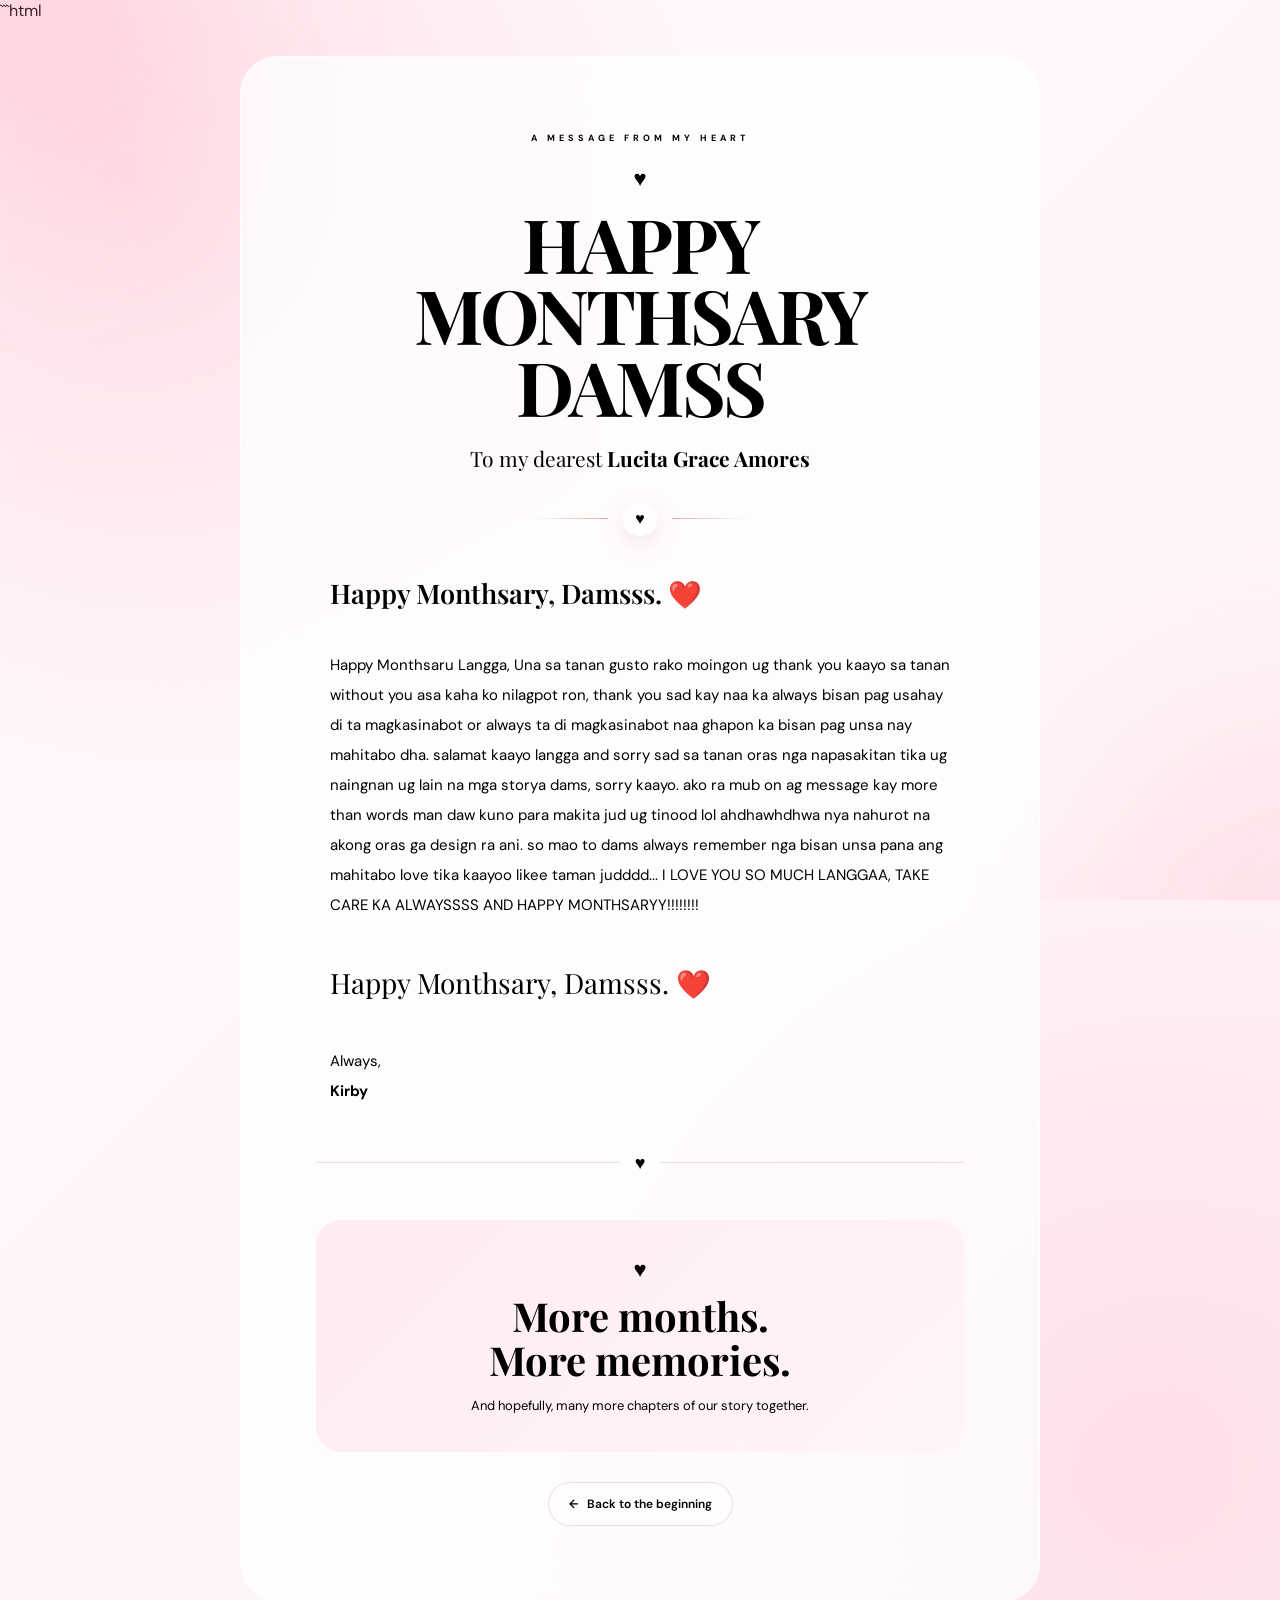
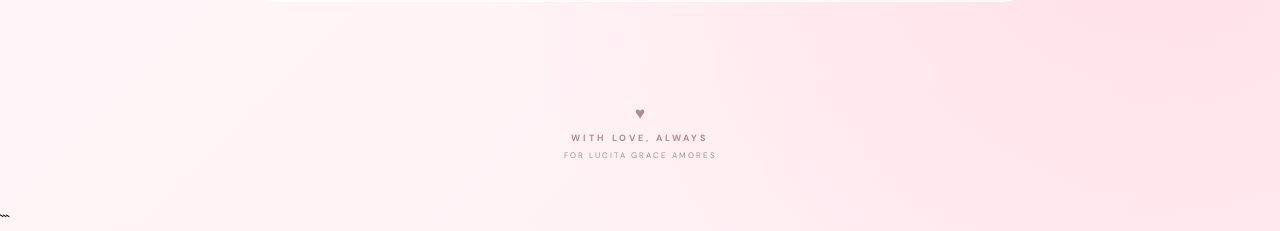
==== commit a9de8fb7: "Update message.html" ====
--- a/message.html
+++ b/message.html
@@ -130,144 +130,48 @@
 
 
                     <p>
-                        Another month has passed, and here we are,
-                        continuing another beautiful chapter of our
-                        story. I just want you to know how grateful
-                        I am for every moment that we have shared
-                        together.
-                    </p>
-
-
-                    <p>
-                        Looking back, it is amazing how the simplest
-                        moments can become some of the most memorable
-                        ones. The random conversations, the silly
-                        jokes, the laughter, the quiet moments, and
-                        even those little things that may seem
-                        ordinary can mean so much when they are
-                        shared with someone special.
-                    </p>
-
-
-                    <p>
-                        And for me, that someone is you, Lucita.
-                    </p>
-
-
-                    <p>
-                        Thank you for being part of my life.
-                        Thank you for the time, patience, laughter,
-                        conversations, and memories that we have
-                        created together. Thank you for all the
-                        little things you do, even the things you
-                        probably don't realize mean something to me.
-                    </p>
-
-
-                    <p>
-                        I may not always know the perfect words
-                        to explain everything I feel, but I hope
-                        that through the things I do, you can see
-                        how much I appreciate having you in my life.
-                    </p>
-
-
-                    <p>
-                        There will always be ordinary days, busy
-                        days, difficult days, and days when things
-                        don't go exactly the way we expect. But
-                        through all of those days, I hope we continue
-                        choosing to understand each other, support
-                        each other, and create reasons to smile.
-                    </p>
-
-
-                    <p>
-                        I don't need every day to be perfect.
-                        I just want more days with you.
-                        More conversations.
-                        More laughter.
-                        More random moments.
-                        More adventures.
-                        More memories.
-                        More months together.
-                    </p>
-
-
-                    <p>
-                        Every month that passes reminds me that
-                        there is still so much ahead of us.
-                        There are places we haven't seen, stories
-                        we haven't told, pictures we haven't taken,
-                        jokes we haven't laughed at, and memories
-                        we haven't made yet.
-                    </p>
-
-
-                    <p>
-                        And honestly, I'm looking forward to all
-                        of them as long as I get to experience
-                        them with you.
-                    </p>
-
-
-                    <p>
-                        I hope you always remember that you are
-                        appreciated, valued, and loved. Even when
-                        I don't say it perfectly, my feelings for
-                        you are real.
-                    </p>
-
-
-                    <p>
-                        Thank you for being you.
-                        Thank you for being part of my journey.
-                        And thank you for giving me another month
-                        worth remembering.
-                    </p>
-
-
-                    <!-- Special highlighted message -->
-
-                    <p class="special-message">
-
-                        Here's to us.
+
+                        Happy Monthsaru Langga, Una sa tanan gusto
+                        rako moingon ug thank you kaayo sa tanan
+                        without you asa kaha ko nilagpot ron,
+                        thank you sad kay naa ka always bisan pag usahay di ta
+                        magkasinabot or always ta di magkasinabot naa ghapon ka
+                        bisan pag unsa nay mahitabo dha. salamat kaayo langga
+                        and sorry sad sa tanan oras nga napasakitan tika
+                        ug naingnan ug lain na mga storya dams, sorry kaayo.
+
+                        ako ra mub on ag message kay more than words man daw kuno 
+                        para makita jud ug tinood lol ahdhawhdhwa
+                        nya nahurot na akong oras ga design ra ani.
+
+                        so mao to dams always remember nga bisan unsa pana ang mahitabo love tika
+                        kaayoo likee taman judddd...
+                        I LOVE YOU SO MUCH LANGGAA, TAKE CARE KA ALWAYSSSS
+                        AND HAPPY MONTHSARYY!!!!!!!!
+                        
+                   
+                    </p>
+
+
+                    <!-- Ending -->
+
+                    <p class="ending">
+
+                        Happy Monthsary, Damsss. ❤️
+
+                    </p>
+
+
+                    <!-- Signature -->
+
+                    <p class="signature">
+
+                        Always,
 
                         <br>
 
-                        To everything we've been through.
-
-                        <br>
-
-                        To everything we have now.
-
-                        <br>
-
-                        And to everything that is still waiting
-                        for us in the future.
-
-                    </p>
-
-
-                    <!-- Ending -->
-
-                    <p class="ending">
-
-                        Happy Monthsary, Damsss. ❤️
-
-                    </p>
-
-
-                    <!-- Signature -->
-
-                    <p class="signature">
-
-                        Always,
-
-                        <br>
-
                         <strong>
-                            Someone who loves you.
+                            Kirby
                         </strong>
 
                     </p>
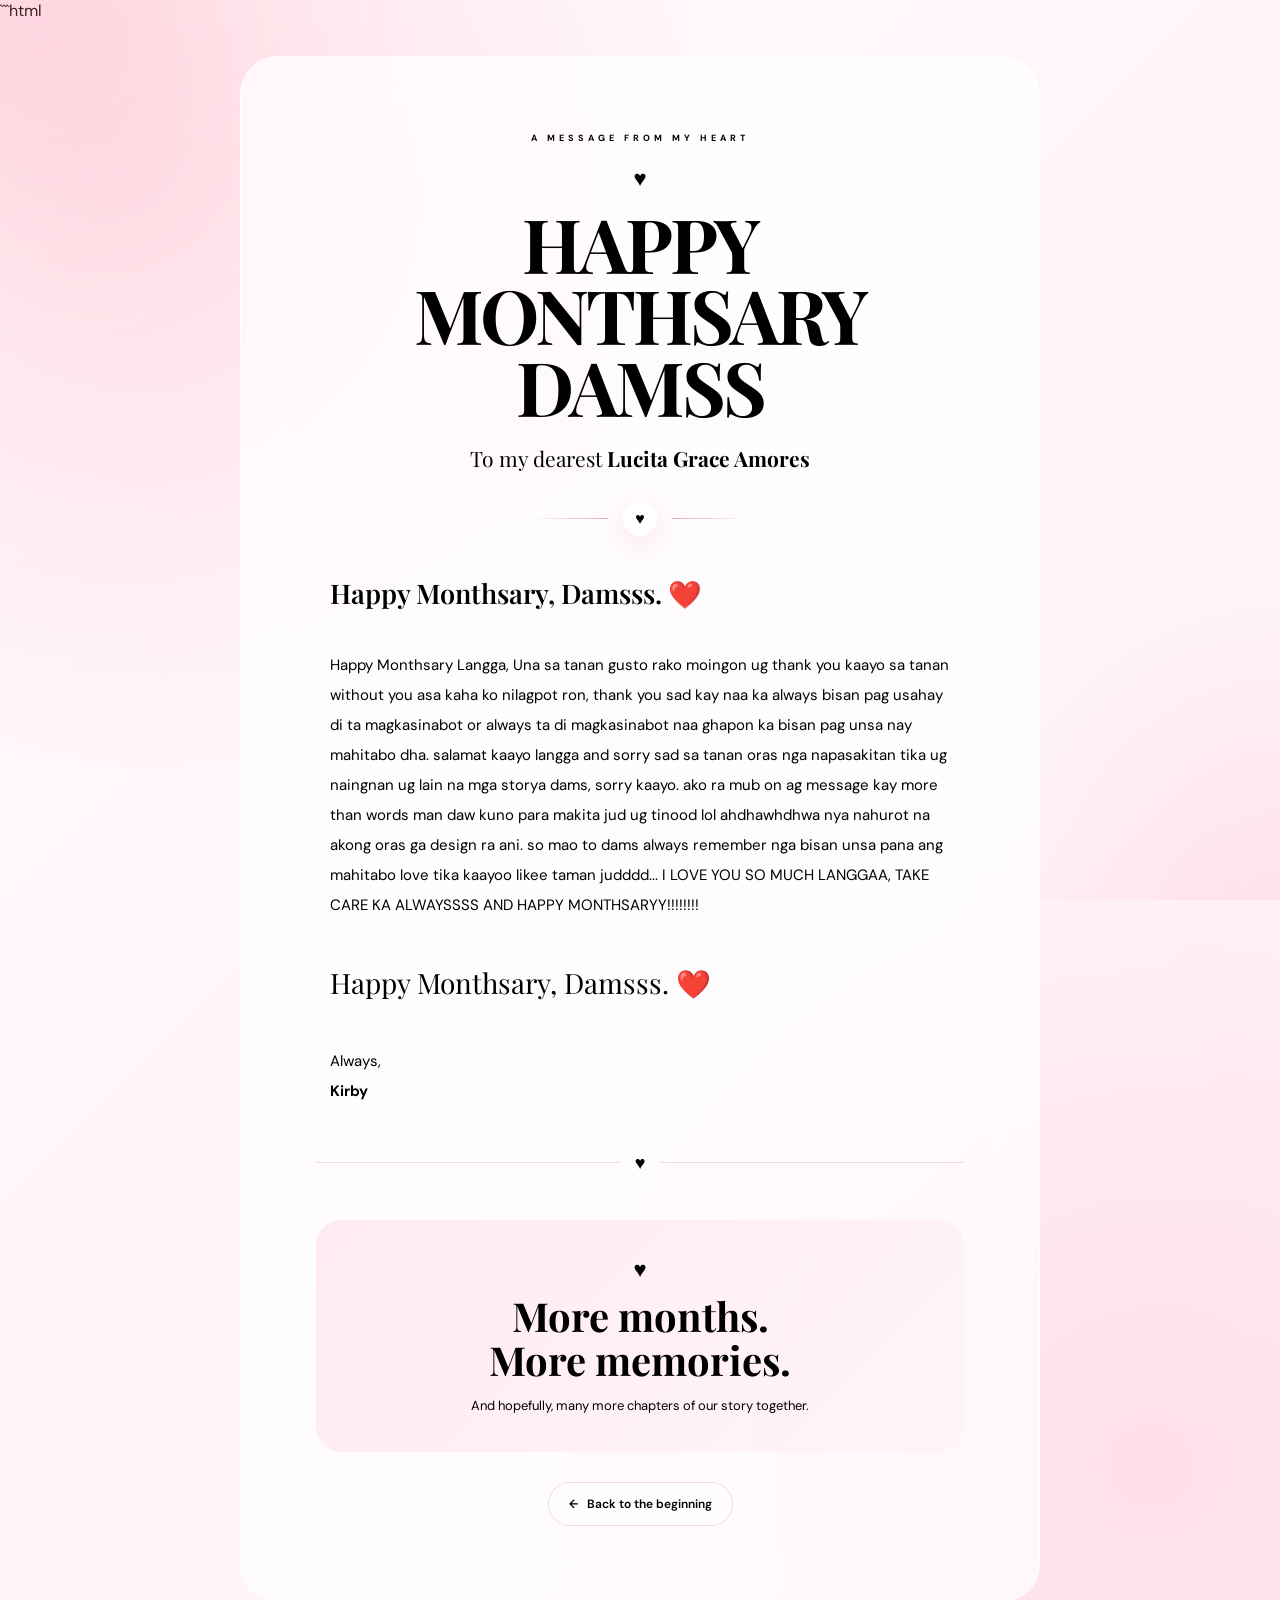
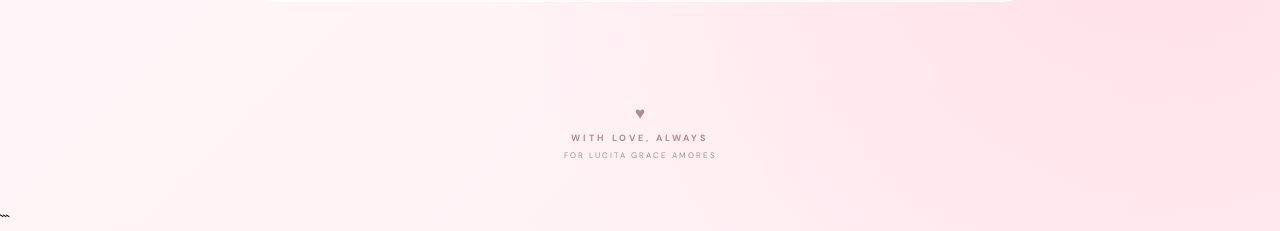
==== commit ebd23765: "Update message.html" ====
--- a/message.html
+++ b/message.html
@@ -131,7 +131,7 @@
 
                     <p>
 
-                        Happy Monthsaru Langga, Una sa tanan gusto
+                        Happy Monthsary Langga, Una sa tanan gusto
                         rako moingon ug thank you kaayo sa tanan
                         without you asa kaha ko nilagpot ron,
                         thank you sad kay naa ka always bisan pag usahay di ta
